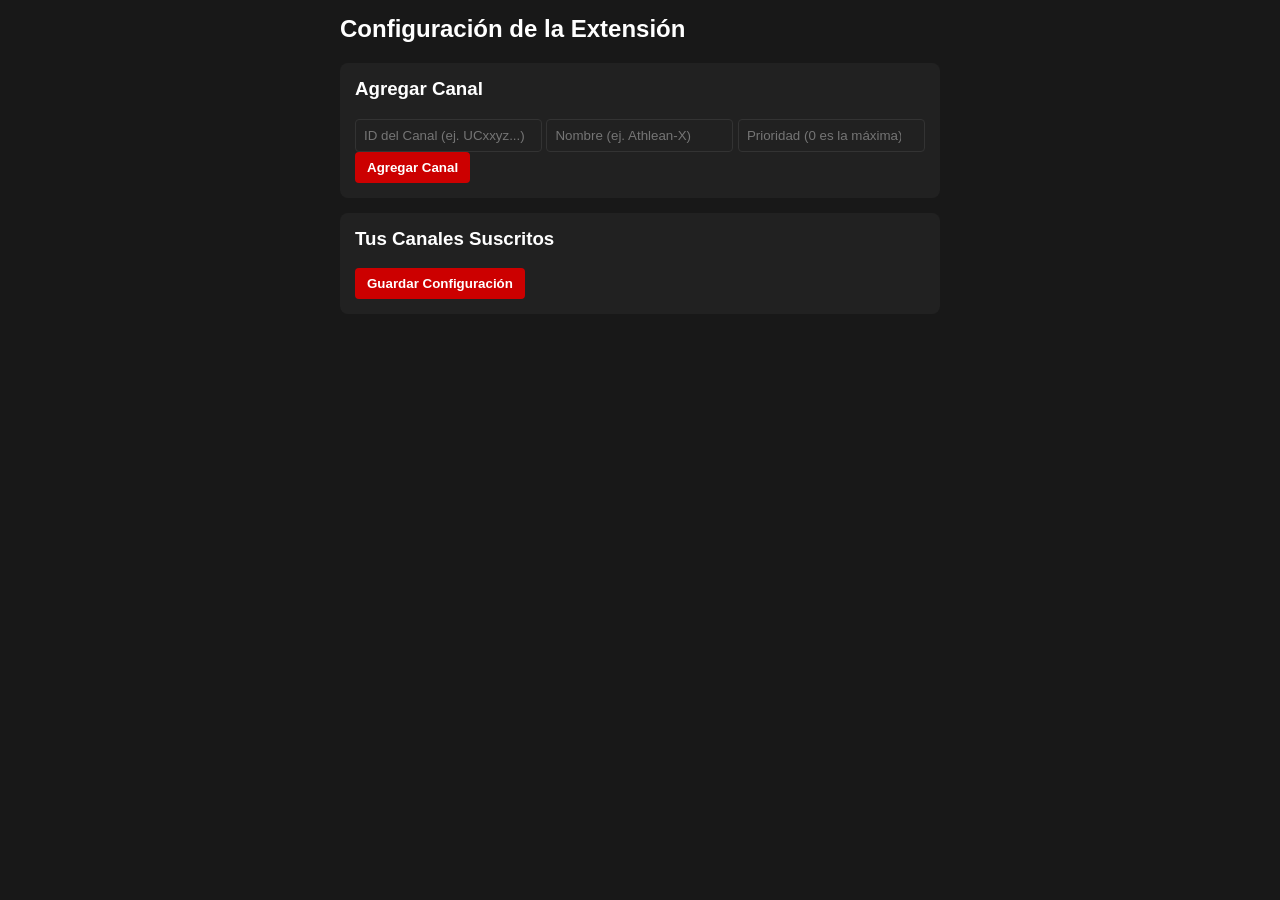
==== options.html @ ea4c38b2 "feat: agregar primera versión de YouTube Fitness Tracker - Crear manifest.json con permisos de almac" ====
<!DOCTYPE html>
<html lang="es">
<head>
  <meta charset="UTF-8">
  <title>Configuración</title>
  <link rel="stylesheet" href="styles.css">
</head>
<body class="options-body">
  <h2>Configuración de la Extensión</h2>

  <div class="card">
    <h3>Agregar Canal</h3>
    <input type="text" id="channelId" placeholder="ID del Canal (ej. UCxxyz...)">
    <input type="text" id="channelName" placeholder="Nombre (ej. Athlean-X)">
    <input type="number" id="channelPriority" placeholder="Prioridad (0 es la máxima)" min="0">
    <button id="addChannelBtn">Agregar Canal</button>
  </div>

  <div class="card">
    <h3>Tus Canales Suscritos</h3>
    <ul id="channelList"></ul>
    <button id="saveBtn">Guardar Configuración</button>
  </div>

  <script src="options.js"></script>
</body>
</html>
---- styles.css ----
body {
  font-family: 'Segoe UI', Tahoma, Geneva, Verdana, sans-serif;
  margin: 0;
  padding: 15px;
  background-color: #181818;
  color: #ffffff;
  width: 350px; 
}

.options-body { width: 600px; margin: 0 auto; }
h2, h3 { margin-top: 0; }
.header { display: flex; justify-content: space-between; align-items: center; margin-bottom: 15px; }

button {
  background-color: #cc0000; color: white; border: none;
  padding: 8px 12px; border-radius: 4px; cursor: pointer; font-weight: bold;
}
button:hover { background-color: #ff0000; }

.filters { display: flex; gap: 10px; margin-bottom: 15px; }
select, input {
  padding: 8px; border-radius: 4px; border: 1px solid #333;
  background-color: #212121; color: white; flex: 1;
}

.card { background-color: #212121; padding: 15px; border-radius: 8px; margin-bottom: 15px; }
ul { padding-left: 20px; }
li { margin-bottom: 10px; }

.video-item {
  display: flex; gap: 10px; margin-bottom: 15px; background-color: #212121;
  padding: 10px; border-radius: 8px; text-decoration: none; color: white;
  transition: transform 0.2s;
}
.video-item:hover { transform: scale(1.02); }

.thumbnail { width: 120px; border-radius: 4px; object-fit: cover; }
.video-info { display: flex; flex-direction: column; justify-content: space-between; font-size: 12px; }
.video-title { font-weight: bold; font-size: 13px; display: -webkit-box; -webkit-line-clamp: 2; -webkit-box-orient: vertical; overflow: hidden; }

.badges { display: flex; gap: 5px; margin-top: 5px; }
.badge { background-color: #333; padding: 3px 6px; border-radius: 4px; font-size: 10px; }
.badge.priority { background-color: #005A9C; }
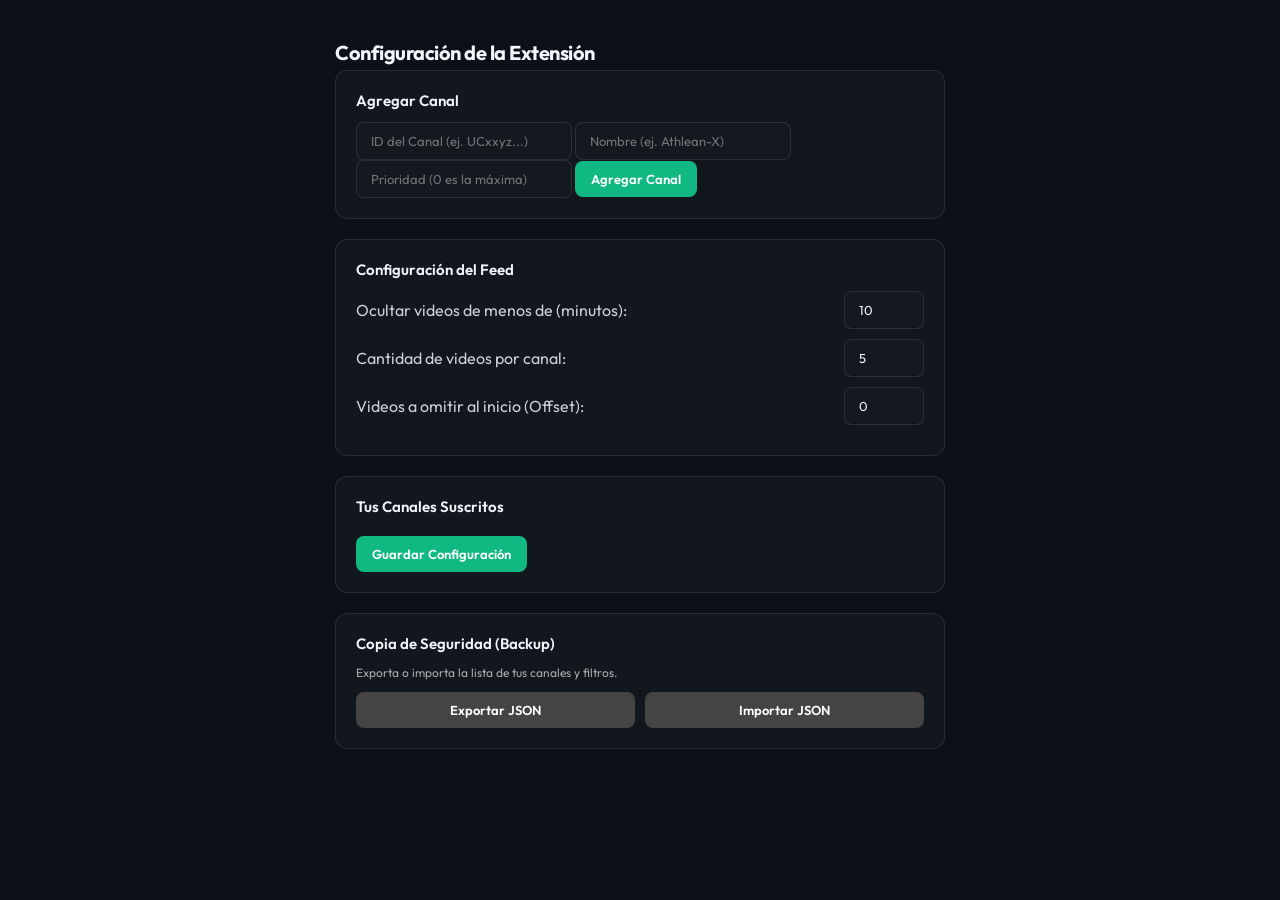
==== commit 5c90a3ff: "feat: agregar biblioteca de videos y soporte para importar URLs de YouTube - Implementa navegación p" ====
--- a/options.html
+++ b/options.html
@@ -3,6 +3,9 @@
 <head>
   <meta charset="UTF-8">
   <title>Configuración</title>
+  <link rel="preconnect" href="https://fonts.googleapis.com">
+  <link rel="preconnect" href="https://fonts.gstatic.com" crossorigin>
+  <link href="https://fonts.googleapis.com/css2?family=Outfit:wght@300;400;500;600;700&display=swap" rel="stylesheet">
   <link rel="stylesheet" href="styles.css">
 </head>
 <body class="options-body">
@@ -17,11 +20,37 @@
   </div>
 
   <div class="card">
+    <h3>Configuración del Feed</h3>
+    <div style="display: flex; align-items: center; gap: 10px; margin-bottom: 10px;">
+      <label for="minDuration" style="flex: 2;">Ocultar videos de menos de (minutos):</label>
+      <input type="number" id="minDuration" value="10" min="0" style="max-width: 80px; flex: 1;">
+    </div>
+    <div style="display: flex; align-items: center; gap: 10px; margin-bottom: 10px;">
+      <label for="sliceCount" style="flex: 2;">Cantidad de videos por canal:</label>
+      <input type="number" id="sliceCount" value="5" min="1" max="15" style="max-width: 80px; flex: 1;">
+    </div>
+    <div style="display: flex; align-items: center; gap: 10px; margin-bottom: 10px;">
+      <label for="offsetCount" style="flex: 2;">Videos a omitir al inicio (Offset):</label>
+      <input type="number" id="offsetCount" value="0" min="0" max="14" style="max-width: 80px; flex: 1;">
+    </div>
+  </div>
+
+  <div class="card">
     <h3>Tus Canales Suscritos</h3>
     <ul id="channelList"></ul>
     <button id="saveBtn">Guardar Configuración</button>
   </div>
 
+  <div class="card">
+    <h3>Copia de Seguridad (Backup)</h3>
+    <p style="font-size: 12px; color: #aaa; margin-top: 0;">Exporta o importa la lista de tus canales y filtros.</p>
+    <div style="display: flex; gap: 10px;">
+      <button id="exportBtn" style="background-color: #444; flex: 1;">Exportar JSON</button>
+      <button id="importBtn" style="background-color: #444; flex: 1;">Importar JSON</button>
+      <input type="file" id="importFile" accept=".json" style="display: none;">
+    </div>
+  </div>
+
   <script src="options.js"></script>
 </body>
 </html>
--- a/styles.css
+++ b/styles.css
@@ -1,43 +1,359 @@
+:root {
+  --bg-color: #0d1117;
+  --card-bg: rgba(22, 27, 34, 0.7);
+  --card-border: rgba(240, 246, 252, 0.1);
+  --text-color: #c9d1d9;
+  --text-title: #f0f6fc;
+  --primary-color: #10b981; /* emerald */
+  --primary-hover: #059669;
+  --primary-glow: rgba(16, 185, 129, 0.2);
+  --badge-bg: rgba(255, 255, 255, 0.06);
+  --badge-border: rgba(255, 255, 255, 0.1);
+  --badge-text: #8b949e;
+  --danger-color: #f87171;
+  --danger-hover: #ef4444;
+}
+
 body {
-  font-family: 'Segoe UI', Tahoma, Geneva, Verdana, sans-serif;
+  font-family: 'Outfit', sans-serif;
   margin: 0;
-  padding: 15px;
-  background-color: #181818;
+  padding: 20px;
+  background-color: var(--bg-color);
+  color: var(--text-color);
+  width: 380px;
+  box-sizing: border-box;
+}
+
+.options-body {
+  width: 650px;
+  margin: 0 auto;
+  padding: 40px 20px;
+}
+
+h2 {
+  font-size: 20px;
+  font-weight: 700;
+  color: var(--text-title);
+  margin-top: 0;
+  margin-bottom: 5px;
+  letter-spacing: -0.5px;
+}
+
+h3 {
+  font-size: 15px;
+  font-weight: 600;
+  color: var(--text-title);
+  margin-top: 0;
+  margin-bottom: 12px;
+}
+
+.header {
+  display: flex;
+  justify-content: space-between;
+  align-items: center;
+  margin-bottom: 20px;
+}
+
+button {
+  font-family: 'Outfit', sans-serif;
+  background-color: var(--primary-color);
   color: #ffffff;
-  width: 350px; 
-}
-
-.options-body { width: 600px; margin: 0 auto; }
-h2, h3 { margin-top: 0; }
-.header { display: flex; justify-content: space-between; align-items: center; margin-bottom: 15px; }
-
-button {
-  background-color: #cc0000; color: white; border: none;
-  padding: 8px 12px; border-radius: 4px; cursor: pointer; font-weight: bold;
-}
-button:hover { background-color: #ff0000; }
-
-.filters { display: flex; gap: 10px; margin-bottom: 15px; }
+  border: none;
+  padding: 10px 16px;
+  border-radius: 8px;
+  cursor: pointer;
+  font-weight: 600;
+  font-size: 13px;
+  transition: all 0.2s cubic-bezier(0.4, 0, 0.2, 1);
+  display: inline-flex;
+  align-items: center;
+  justify-content: center;
+  gap: 6px;
+}
+
+button:hover {
+  background-color: var(--primary-hover);
+  box-shadow: 0 0 12px var(--primary-glow);
+  transform: translateY(-1px);
+}
+
+button:active {
+  transform: translateY(0);
+}
+
+/* Specific styling for deletion / cancel buttons */
+button.btn-danger, li button {
+  background-color: transparent;
+  color: var(--danger-color);
+  border: 1px solid rgba(248, 113, 113, 0.2);
+  padding: 4px 8px;
+  font-size: 11px;
+  border-radius: 6px;
+}
+
+button.btn-danger:hover, li button:hover {
+  background-color: rgba(248, 113, 113, 0.1);
+  color: var(--danger-hover);
+  border-color: var(--danger-hover);
+  box-shadow: none;
+  transform: none;
+}
+
+.filters {
+  display: grid;
+  grid-template-columns: 1fr 1fr;
+  gap: 12px;
+  margin-bottom: 20px;
+}
+
+#channelFilter {
+  grid-column: span 2;
+}
+
 select, input {
-  padding: 8px; border-radius: 4px; border: 1px solid #333;
-  background-color: #212121; color: white; flex: 1;
-}
-
-.card { background-color: #212121; padding: 15px; border-radius: 8px; margin-bottom: 15px; }
-ul { padding-left: 20px; }
-li { margin-bottom: 10px; }
+  font-family: 'Outfit', sans-serif;
+  padding: 10px 14px;
+  border-radius: 8px;
+  border: 1px solid var(--card-border);
+  background-color: rgba(22, 27, 34, 0.6);
+  color: var(--text-title);
+  flex: 1;
+  font-size: 13px;
+  transition: all 0.2s ease;
+  outline: none;
+  box-sizing: border-box;
+}
+
+select:focus, input:focus {
+  border-color: var(--primary-color);
+  box-shadow: 0 0 0 3px var(--primary-glow);
+}
+
+.card {
+  background-color: var(--card-bg);
+  border: 1px solid var(--card-border);
+  padding: 20px;
+  border-radius: 12px;
+  margin-bottom: 20px;
+  backdrop-filter: blur(8px);
+}
+
+ul {
+  padding-left: 0;
+  list-style: none;
+  margin-top: 10px;
+  margin-bottom: 20px;
+}
+
+li {
+  display: flex;
+  justify-content: space-between;
+  align-items: center;
+  padding: 10px 14px;
+  background-color: rgba(255, 255, 255, 0.02);
+  border: 1px solid rgba(255, 255, 255, 0.04);
+  border-radius: 8px;
+  margin-bottom: 8px;
+  font-size: 13px;
+}
 
 .video-item {
-  display: flex; gap: 10px; margin-bottom: 15px; background-color: #212121;
-  padding: 10px; border-radius: 8px; text-decoration: none; color: white;
-  transition: transform 0.2s;
-}
-.video-item:hover { transform: scale(1.02); }
-
-.thumbnail { width: 120px; border-radius: 4px; object-fit: cover; }
-.video-info { display: flex; flex-direction: column; justify-content: space-between; font-size: 12px; }
-.video-title { font-weight: bold; font-size: 13px; display: -webkit-box; -webkit-line-clamp: 2; -webkit-box-orient: vertical; overflow: hidden; }
-
-.badges { display: flex; gap: 5px; margin-top: 5px; }
-.badge { background-color: #333; padding: 3px 6px; border-radius: 4px; font-size: 10px; }
-.badge.priority { background-color: #005A9C; }+  display: flex;
+  gap: 12px;
+  margin-bottom: 16px;
+  background-color: var(--card-bg);
+  border: 1px solid var(--card-border);
+  padding: 12px;
+  border-radius: 12px;
+  text-decoration: none;
+  color: var(--text-color);
+  transition: all 0.2s cubic-bezier(0.4, 0, 0.2, 1);
+  box-sizing: border-box;
+}
+
+.video-item:hover {
+  transform: translateY(-2px);
+  border-color: rgba(16, 185, 129, 0.4);
+  box-shadow: 0 4px 20px rgba(0, 0, 0, 0.3);
+}
+
+.thumbnail {
+  width: 110px;
+  height: 70px;
+  border-radius: 8px;
+  object-fit: cover;
+  flex-shrink: 0;
+}
+
+.video-info {
+  display: flex;
+  flex-direction: column;
+  justify-content: space-between;
+  flex-grow: 1;
+  min-width: 0; /* Prevents text overflow issues */
+}
+
+.video-title {
+  font-weight: 600;
+  font-size: 13px;
+  color: var(--text-title);
+  line-height: 1.4;
+  display: -webkit-box;
+  -webkit-line-clamp: 2;
+  -webkit-box-orient: vertical;
+  overflow: hidden;
+}
+
+.badges {
+  display: flex;
+  flex-wrap: wrap;
+  gap: 6px;
+  margin-top: 8px;
+}
+
+.badge {
+  background-color: var(--badge-bg);
+  border: 1px solid var(--badge-border);
+  color: var(--badge-text);
+  padding: 3px 8px;
+  border-radius: 20px;
+  font-size: 9px;
+  font-weight: 600;
+  text-transform: uppercase;
+  letter-spacing: 0.5px;
+}
+
+.badge.priority {
+  background-color: rgba(59, 130, 246, 0.1);
+  border-color: rgba(59, 130, 246, 0.2);
+  color: #60a5fa; /* Soft blue */
+}
+
+.badge.duration {
+  background-color: rgba(16, 185, 129, 0.1) !important;
+  border-color: rgba(16, 185, 129, 0.2) !important;
+  color: var(--primary-color) !important;
+}
+
+/* Custom Scrollbar */
+::-webkit-scrollbar {
+  width: 8px;
+}
+::-webkit-scrollbar-track {
+  background: var(--bg-color);
+}
+::-webkit-scrollbar-thumb {
+  background: rgba(255, 255, 255, 0.1);
+  border-radius: 4px;
+}
+::-webkit-scrollbar-thumb:hover {
+  background: rgba(255, 255, 255, 0.2);
+}
+
+/* Tabs Navigation */
+.tabs {
+  display: flex;
+  gap: 8px;
+  margin-bottom: 15px;
+  background-color: rgba(255, 255, 255, 0.02);
+  padding: 4px;
+  border-radius: 10px;
+  border: 1px solid var(--card-border);
+}
+
+.tab-btn {
+  flex: 1;
+  background-color: transparent;
+  color: var(--text-color);
+  padding: 8px;
+  border-radius: 8px;
+  font-size: 13px;
+  font-weight: 500;
+  transition: all 0.2s ease;
+  box-shadow: none;
+}
+
+.tab-btn:hover {
+  background-color: rgba(255, 255, 255, 0.04);
+  color: var(--text-title);
+  box-shadow: none;
+  transform: none;
+}
+
+.tab-btn.active {
+  background-color: var(--primary-color);
+  color: #ffffff;
+}
+
+.tab-btn.active:hover {
+  background-color: var(--primary-hover);
+  box-shadow: 0 0 10px var(--primary-glow);
+}
+
+/* Video Actions inside Cards */
+.video-actions {
+  display: flex;
+  flex-direction: column;
+  justify-content: center;
+  align-items: flex-end;
+  gap: 8px;
+  flex-shrink: 0;
+  margin-left: auto;
+}
+
+.btn-save {
+  background-color: transparent;
+  color: var(--primary-color);
+  border: 1px solid rgba(16, 185, 129, 0.2);
+  padding: 6px 10px;
+  font-size: 11px;
+  border-radius: 6px;
+  font-weight: 600;
+}
+
+.btn-save:hover {
+  background-color: rgba(16, 185, 129, 0.1);
+  color: var(--primary-hover);
+  border-color: var(--primary-color);
+  box-shadow: none;
+  transform: none;
+}
+
+.btn-favorite {
+  background: none !important;
+  border: none !important;
+  color: #555;
+  font-size: 20px;
+  cursor: pointer;
+  padding: 0 4px !important;
+  line-height: 1;
+  transition: color 0.2s ease, transform 0.2s ease;
+  box-shadow: none !important;
+  transform: none !important;
+  display: inline-block;
+}
+
+.btn-favorite:hover {
+  color: #f59e0b;
+  transform: scale(1.15) !important;
+}
+
+.btn-favorite.active {
+  color: #fbbf24;
+}
+
+.library-select {
+  font-size: 11px;
+  padding: 4px 6px;
+  background-color: rgba(22, 27, 34, 0.8);
+  border: 1px solid var(--card-border);
+  color: var(--text-title);
+  border-radius: 6px;
+  max-width: 120px;
+  cursor: pointer;
+}
+
+.library-select:focus {
+  border-color: var(--primary-color);
+  box-shadow: none;
+}
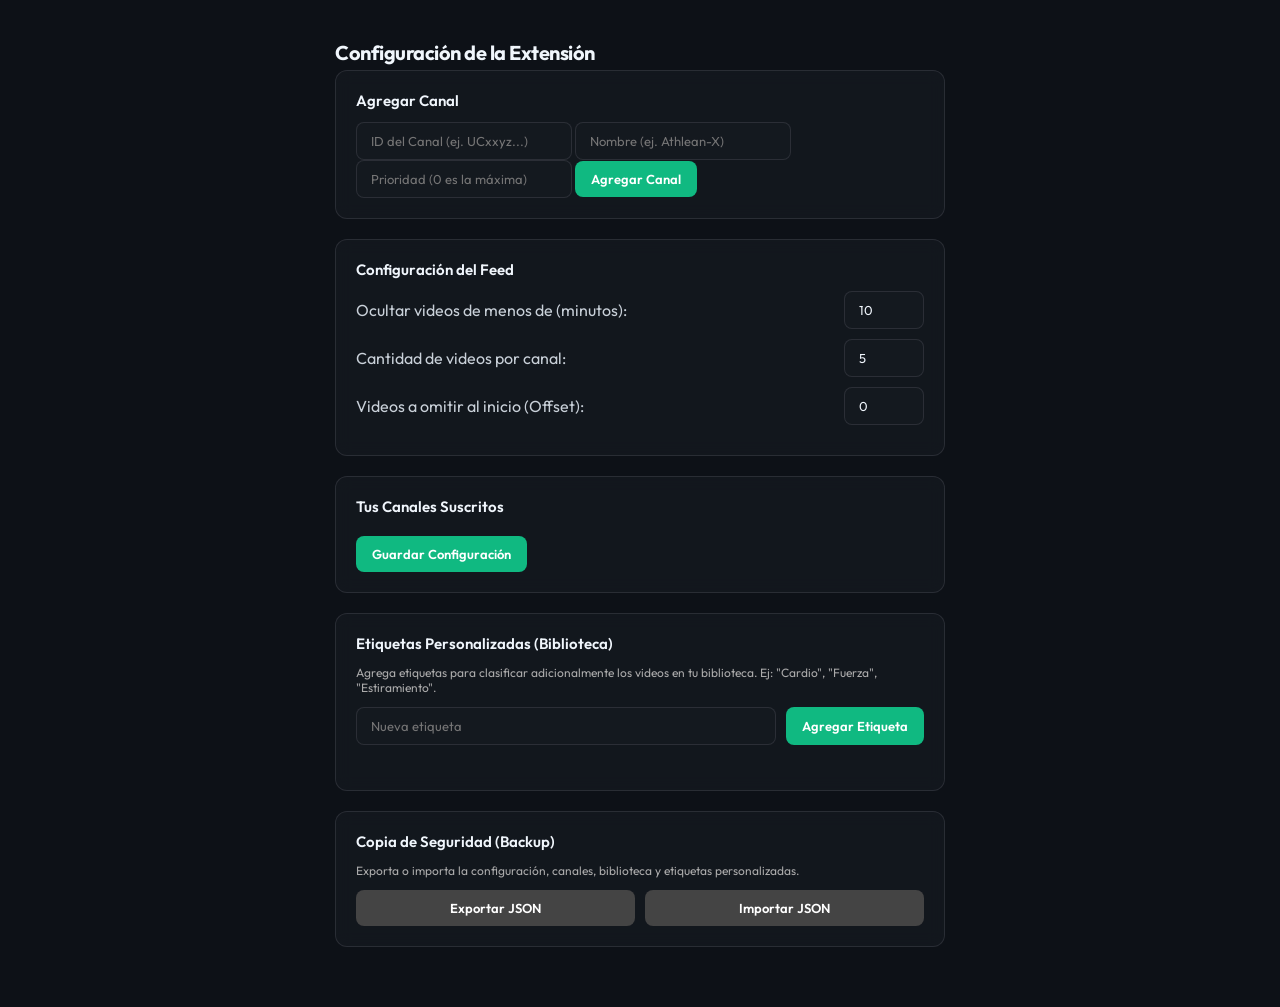
==== commit 928afa93: "feat: add active tab detection for video saving and implement custom tag filtering for library items" ====
--- a/options.html
+++ b/options.html
@@ -42,8 +42,20 @@
   </div>
 
   <div class="card">
+    <h3>Etiquetas Personalizadas (Biblioteca)</h3>
+    <p style="font-size: 12px; color: #aaa; margin-top: 0;">Agrega etiquetas para clasificar adicionalmente los videos en tu biblioteca. Ej: "Cardio", "Fuerza", "Estiramiento".</p>
+    <div style="display: flex; gap: 10px; margin-bottom: 10px;">
+      <input type="text" id="newTagInput" placeholder="Nueva etiqueta" style="flex: 1;">
+      <button id="addTagBtn" style="white-space: nowrap;">Agregar Etiqueta</button>
+    </div>
+    <div id="customTagsContainer" style="display: flex; flex-wrap: wrap; gap: 5px; margin-bottom: 15px;">
+      <!-- Labels will be added here -->
+    </div>
+  </div>
+
+  <div class="card">
     <h3>Copia de Seguridad (Backup)</h3>
-    <p style="font-size: 12px; color: #aaa; margin-top: 0;">Exporta o importa la lista de tus canales y filtros.</p>
+    <p style="font-size: 12px; color: #aaa; margin-top: 0;">Exporta o importa la configuración, canales, biblioteca y etiquetas personalizadas.</p>
     <div style="display: flex; gap: 10px;">
       <button id="exportBtn" style="background-color: #444; flex: 1;">Exportar JSON</button>
       <button id="importBtn" style="background-color: #444; flex: 1;">Importar JSON</button>
--- a/styles.css
+++ b/styles.css
@@ -351,9 +351,19 @@
   border-radius: 6px;
   max-width: 120px;
   cursor: pointer;
+  flex: 0 0 auto;
 }
 
 .library-select:focus {
   border-color: var(--primary-color);
   box-shadow: none;
+}
+
+select.badge {
+  flex: 0 0 auto !important;
+  height: auto;
+  min-height: 0;
+  appearance: auto;
+  -webkit-appearance: auto;
+  padding-right: 18px !important;
 }
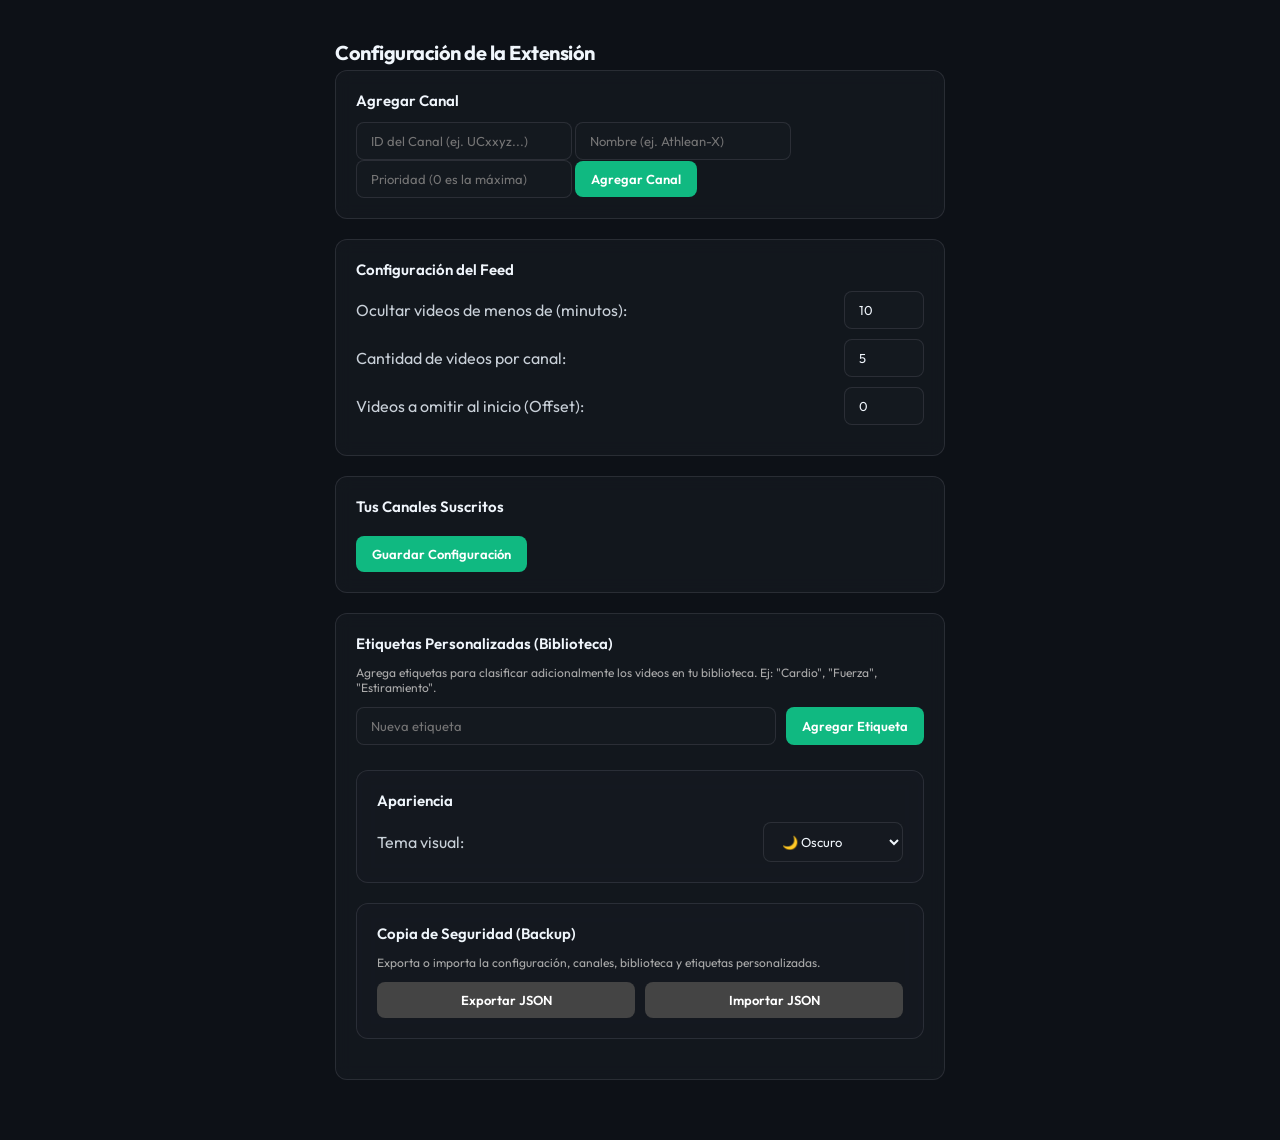
==== commit 6c6bd0d2: "🌟 Novedades implementadas: Botón Rápido en la Cabecera (🌙 / ☀️): En la parte superior de la página (" ====
--- a/options.html
+++ b/options.html
@@ -51,6 +51,15 @@
     <div id="customTagsContainer" style="display: flex; flex-wrap: wrap; gap: 5px; margin-bottom: 15px;">
       <!-- Labels will be added here -->
     </div>
+  <div class="card">
+    <h3>Apariencia</h3>
+    <div style="display: flex; align-items: center; gap: 10px;">
+      <label for="themeSelect" style="flex: 2;">Tema visual:</label>
+      <select id="themeSelect" style="max-width: 140px; flex: 1;">
+        <option value="dark">🌙 Oscuro</option>
+        <option value="light">☀️ Claro</option>
+      </select>
+    </div>
   </div>
 
   <div class="card">
--- a/styles.css
+++ b/styles.css
@@ -14,6 +14,22 @@
   --danger-hover: #ef4444;
 }
 
+[data-theme="light"] {
+  --bg-color: #f8fafc;
+  --card-bg: #ffffff;
+  --card-border: #e2e8f0;
+  --text-color: #475569;
+  --text-title: #0f172a;
+  --primary-color: #059669;
+  --primary-hover: #047857;
+  --primary-glow: rgba(5, 150, 105, 0.25);
+  --badge-bg: rgba(0, 0, 0, 0.05);
+  --badge-border: rgba(0, 0, 0, 0.08);
+  --badge-text: #64748b;
+  --danger-color: #ef4444;
+  --danger-hover: #dc2626;
+}
+
 body {
   font-family: 'Outfit', sans-serif;
   margin: 0;
@@ -22,6 +38,7 @@
   color: var(--text-color);
   width: 380px;
   box-sizing: border-box;
+  transition: background-color 0.25s ease, color 0.25s ease;
 }
 
 .options-body {
@@ -315,6 +332,24 @@
   background-color: rgba(16, 185, 129, 0.1);
   color: var(--primary-hover);
   border-color: var(--primary-color);
+  box-shadow: none;
+  transform: none;
+}
+
+.btn-discard {
+  background-color: transparent;
+  color: #8b949e;
+  border: 1px solid rgba(139, 148, 158, 0.2);
+  padding: 6px 10px;
+  font-size: 11px;
+  border-radius: 6px;
+  font-weight: 600;
+}
+
+.btn-discard:hover {
+  background-color: rgba(139, 148, 158, 0.1);
+  color: #c9d1d9;
+  border-color: #8b949e;
   box-shadow: none;
   transform: none;
 }
@@ -366,4 +401,43 @@
   appearance: auto;
   -webkit-appearance: auto;
   padding-right: 18px !important;
+}
+
+.video-tag-pill {
+  display: inline-flex;
+  align-items: center;
+  gap: 4px;
+  background-color: rgba(16, 185, 129, 0.12) !important;
+  border-color: rgba(16, 185, 129, 0.3) !important;
+  color: #34d399 !important;
+  padding: 3px 7px 3px 9px !important;
+}
+
+.video-tag-remove {
+  cursor: pointer;
+  color: rgba(248, 113, 113, 0.7);
+  font-size: 12px;
+  font-weight: bold;
+  line-height: 1;
+  margin-left: 2px;
+  transition: color 0.15s ease;
+}
+
+.video-tag-remove:hover {
+  color: var(--danger-hover);
+}
+
+.library-add-tag-select {
+  font-size: 10px !important;
+  padding: 2px 6px !important;
+  background-color: rgba(255, 255, 255, 0.04) !important;
+  border: 1px dashed rgba(255, 255, 255, 0.2) !important;
+  color: #8b949e !important;
+  border-radius: 20px !important;
+  cursor: pointer;
+}
+
+.library-add-tag-select:hover {
+  border-color: var(--primary-color) !important;
+  color: var(--text-title) !important;
 }
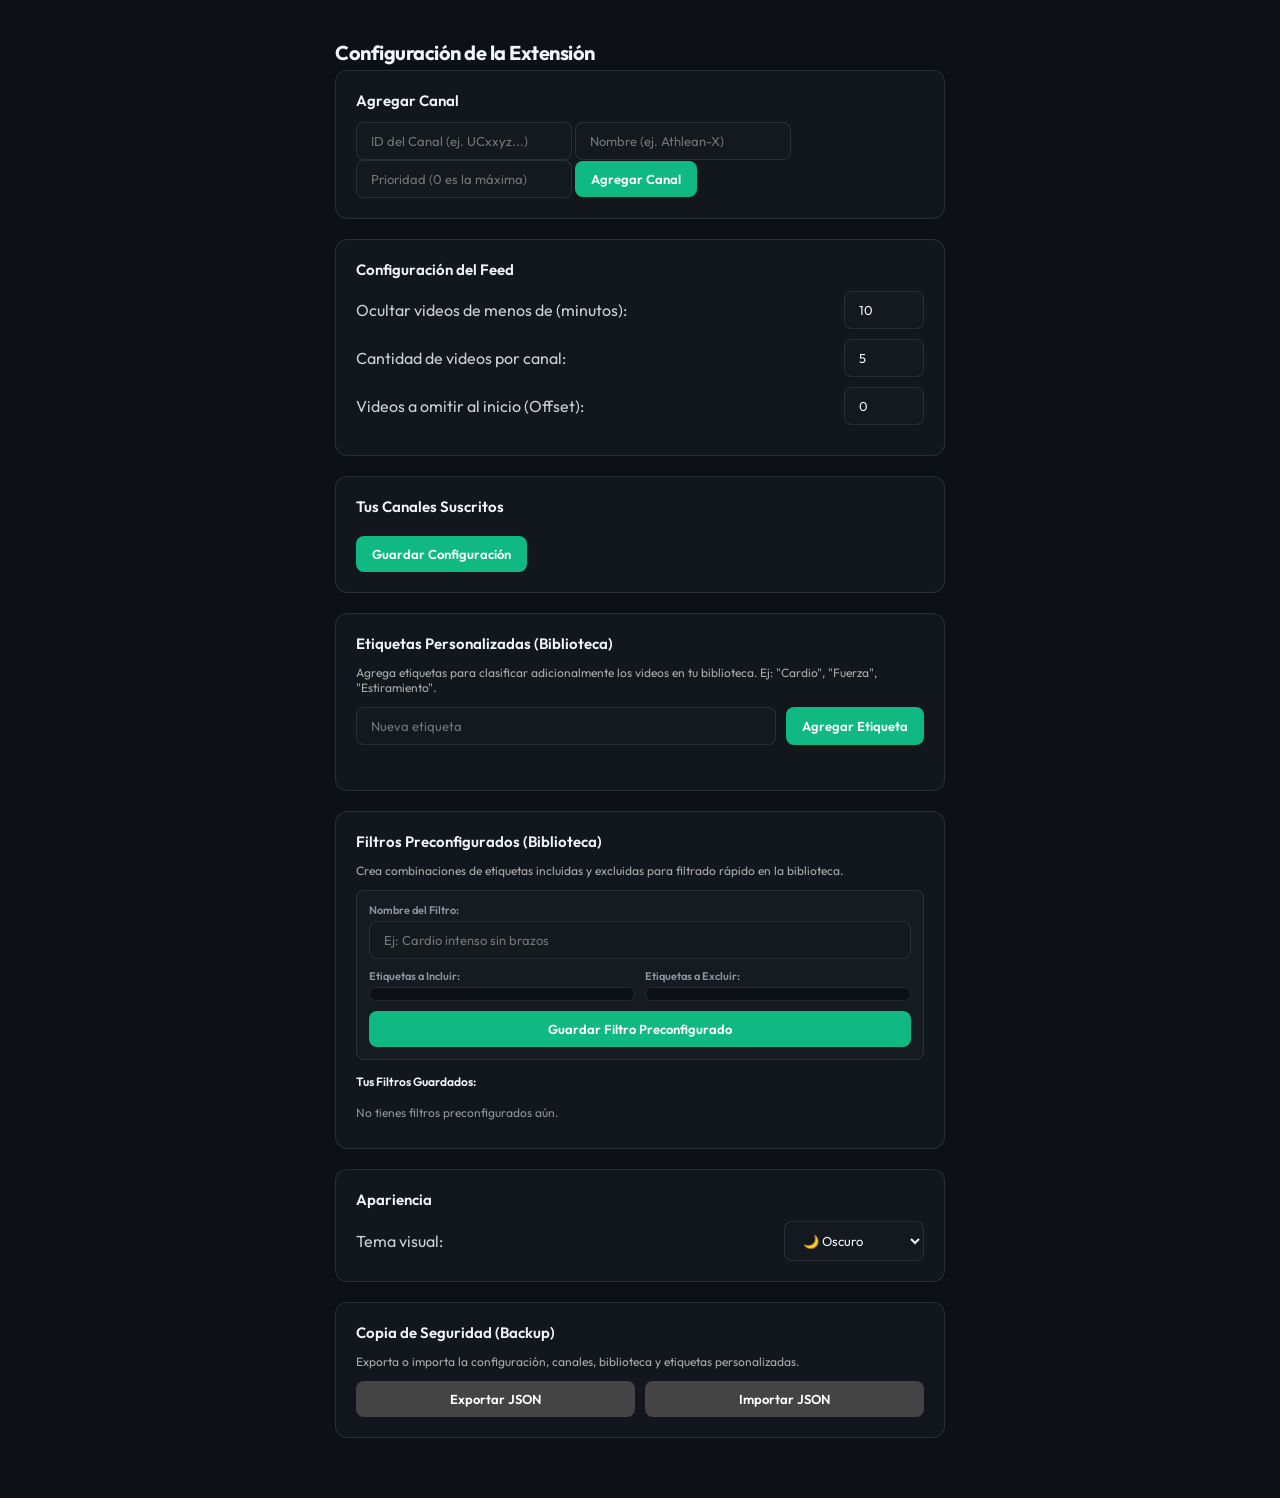
==== commit 2a875dc1: "feat: Añade la interfaz de configuración de filtros preconfigurados" ====
--- a/options.html
+++ b/options.html
@@ -51,6 +51,40 @@
     <div id="customTagsContainer" style="display: flex; flex-wrap: wrap; gap: 5px; margin-bottom: 15px;">
       <!-- Labels will be added here -->
     </div>
+  </div>
+
+  <div class="card">
+    <h3>Filtros Preconfigurados (Biblioteca)</h3>
+    <p style="font-size: 12px; color: #aaa; margin-top: 0;">Crea combinaciones de etiquetas incluidas y excluidas para filtrado rápido en la biblioteca.</p>
+    
+    <div style="background: rgba(255,255,255,0.02); border: 1px solid var(--card-border); padding: 12px; border-radius: 8px; margin-bottom: 14px;">
+      <div style="margin-bottom: 10px;">
+        <label for="newPresetName" style="font-size: 11px; font-weight: 600; color: #8b949e; display: block; margin-bottom: 4px;">Nombre del Filtro:</label>
+        <input type="text" id="newPresetName" placeholder="Ej: Cardio intenso sin brazos" style="width: 100%; box-sizing: border-box;">
+      </div>
+      
+      <div style="display: grid; grid-template-columns: 1fr 1fr; gap: 10px; margin-bottom: 10px;">
+        <div>
+          <label style="font-size: 11px; font-weight: 600; color: #8b949e; display: block; margin-bottom: 4px;">Etiquetas a Incluir:</label>
+          <div id="presetFormIncludeTags" class="preset-checkbox-group" style="max-height: 120px; overflow-y: auto; background: var(--bg-color); border: 1px solid var(--card-border); border-radius: 6px; padding: 6px;"></div>
+        </div>
+        <div>
+          <label style="font-size: 11px; font-weight: 600; color: #8b949e; display: block; margin-bottom: 4px;">Etiquetas a Excluir:</label>
+          <div id="presetFormExcludeTags" class="preset-checkbox-group exclude-group" style="max-height: 120px; overflow-y: auto; background: var(--bg-color); border: 1px solid var(--card-border); border-radius: 6px; padding: 6px;"></div>
+        </div>
+      </div>
+      
+      <button type="button" id="createPresetBtn" style="width: 100%;">Guardar Filtro Preconfigurado</button>
+    </div>
+
+    <div>
+      <h4 style="font-size: 12px; font-weight: 600; color: var(--text-title); margin-bottom: 8px; margin-top: 0;">Tus Filtros Guardados:</h4>
+      <div id="presetFiltersList" class="preset-filters-list">
+        <div style="font-size: 12px; color: #8b949e; padding: 8px 0;">No tienes filtros preconfigurados aún.</div>
+      </div>
+    </div>
+  </div>
+
   <div class="card">
     <h3>Apariencia</h3>
     <div style="display: flex; align-items: center; gap: 10px;">
--- a/styles.css
+++ b/styles.css
@@ -440,4 +440,172 @@
 .library-add-tag-select:hover {
   border-color: var(--primary-color) !important;
   color: var(--text-title) !important;
+}
+
+/* Multi-select Dropdown for Tags */
+.multi-select-group {
+  position: relative;
+}
+
+.multi-select-dropdown {
+  position: relative;
+  width: 100%;
+}
+
+.multi-select-btn {
+  width: 100%;
+  padding: 8px 12px;
+  border-radius: 8px;
+  border: 1px solid var(--card-border);
+  background-color: var(--card-bg);
+  color: var(--text-title);
+  font-size: 12px;
+  font-family: 'Outfit', sans-serif;
+  font-weight: normal;
+  display: flex;
+  align-items: center;
+  justify-content: space-between;
+  cursor: pointer;
+  box-sizing: border-box;
+  text-align: left;
+  transition: border-color 0.2s ease, box-shadow 0.2s ease;
+  box-shadow: none;
+  transform: none !important;
+}
+
+.multi-select-btn:hover {
+  border-color: var(--primary-color);
+  box-shadow: none;
+  transform: none !important;
+}
+
+.multi-select-btn.active-filter {
+  border-color: var(--primary-color);
+  color: var(--primary-color);
+}
+
+.multi-select-btn.active-exclude {
+  border-color: var(--danger-color);
+  color: var(--danger-color);
+}
+
+.multi-select-label {
+  white-space: nowrap;
+  overflow: hidden;
+  text-overflow: ellipsis;
+  margin-right: 6px;
+}
+
+.multi-select-arrow {
+  font-size: 10px;
+  color: #8b949e;
+  flex-shrink: 0;
+  transition: transform 0.2s ease;
+}
+
+.multi-select-dropdown.open .multi-select-arrow {
+  transform: rotate(180deg);
+}
+
+.multi-select-menu {
+  position: absolute;
+  top: calc(100% + 4px);
+  left: 0;
+  right: 0;
+  min-width: 180px;
+  background-color: var(--bg-color);
+  border: 1px solid var(--card-border);
+  border-radius: 8px;
+  box-shadow: 0 6px 16px rgba(0, 0, 0, 0.4);
+  padding: 6px;
+  z-index: 1000;
+  max-height: 220px;
+  display: flex;
+  flex-direction: column;
+}
+
+.multi-select-actions {
+  display: flex;
+  justify-content: space-between;
+  padding-bottom: 6px;
+  margin-bottom: 4px;
+  border-bottom: 1px solid var(--card-border);
+}
+
+.multi-select-action-btn {
+  background: none !important;
+  border: none !important;
+  color: var(--primary-color) !important;
+  font-size: 10px !important;
+  padding: 2px 6px !important;
+  cursor: pointer;
+  font-weight: 600;
+  border-radius: 4px;
+  box-shadow: none !important;
+  transform: none !important;
+}
+
+.multi-select-action-btn:hover {
+  background-color: var(--badge-bg) !important;
+}
+
+.multi-select-action-btn.danger-action {
+  color: var(--danger-color) !important;
+}
+
+.multi-select-options {
+  overflow-y: auto;
+  display: flex;
+  flex-direction: column;
+  gap: 2px;
+  max-height: 160px;
+}
+
+.multi-select-option {
+  display: flex;
+  align-items: center;
+  gap: 6px;
+  padding: 4px 6px;
+  border-radius: 4px;
+  cursor: pointer;
+  font-size: 12px;
+  color: var(--text-color);
+  user-select: none;
+}
+
+.multi-select-option:hover {
+  background-color: var(--badge-bg);
+  color: var(--text-title);
+}
+
+.multi-select-option input[type="checkbox"] {
+  cursor: pointer;
+  accent-color: var(--primary-color);
+  width: 14px;
+  height: 14px;
+  margin: 0;
+  padding: 0;
+}
+
+.multi-select-option.exclude-option input[type="checkbox"] {
+  accent-color: var(--danger-color);
+}
+
+/* Preset Filters */
+.preset-checkbox-group {
+  max-height: 120px;
+  overflow-y: auto;
+  background: var(--bg-color);
+  border: 1px solid var(--card-border);
+  border-radius: 6px;
+  padding: 6px;
+  display: flex;
+  flex-direction: column;
+  gap: 2px;
+}
+
+.preset-filters-list {
+  display: flex;
+  flex-direction: column;
+  gap: 6px;
 }
